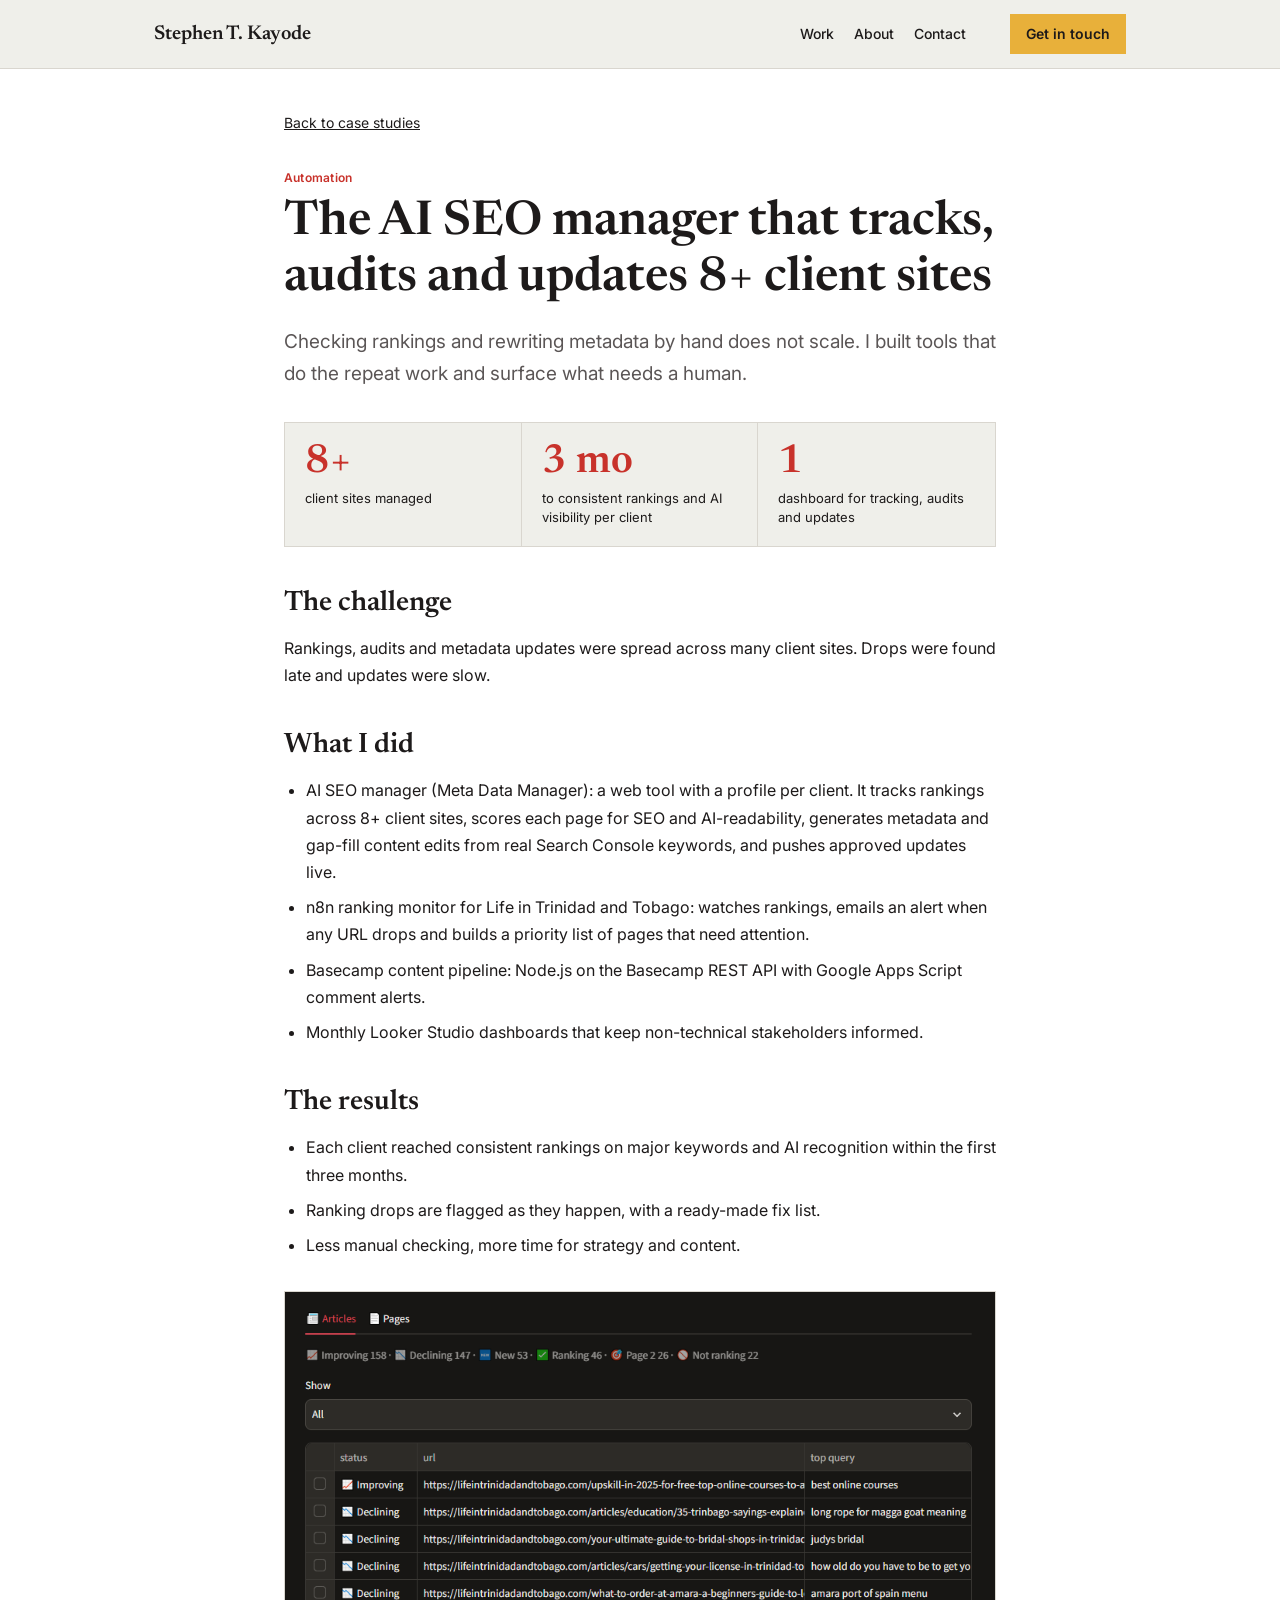
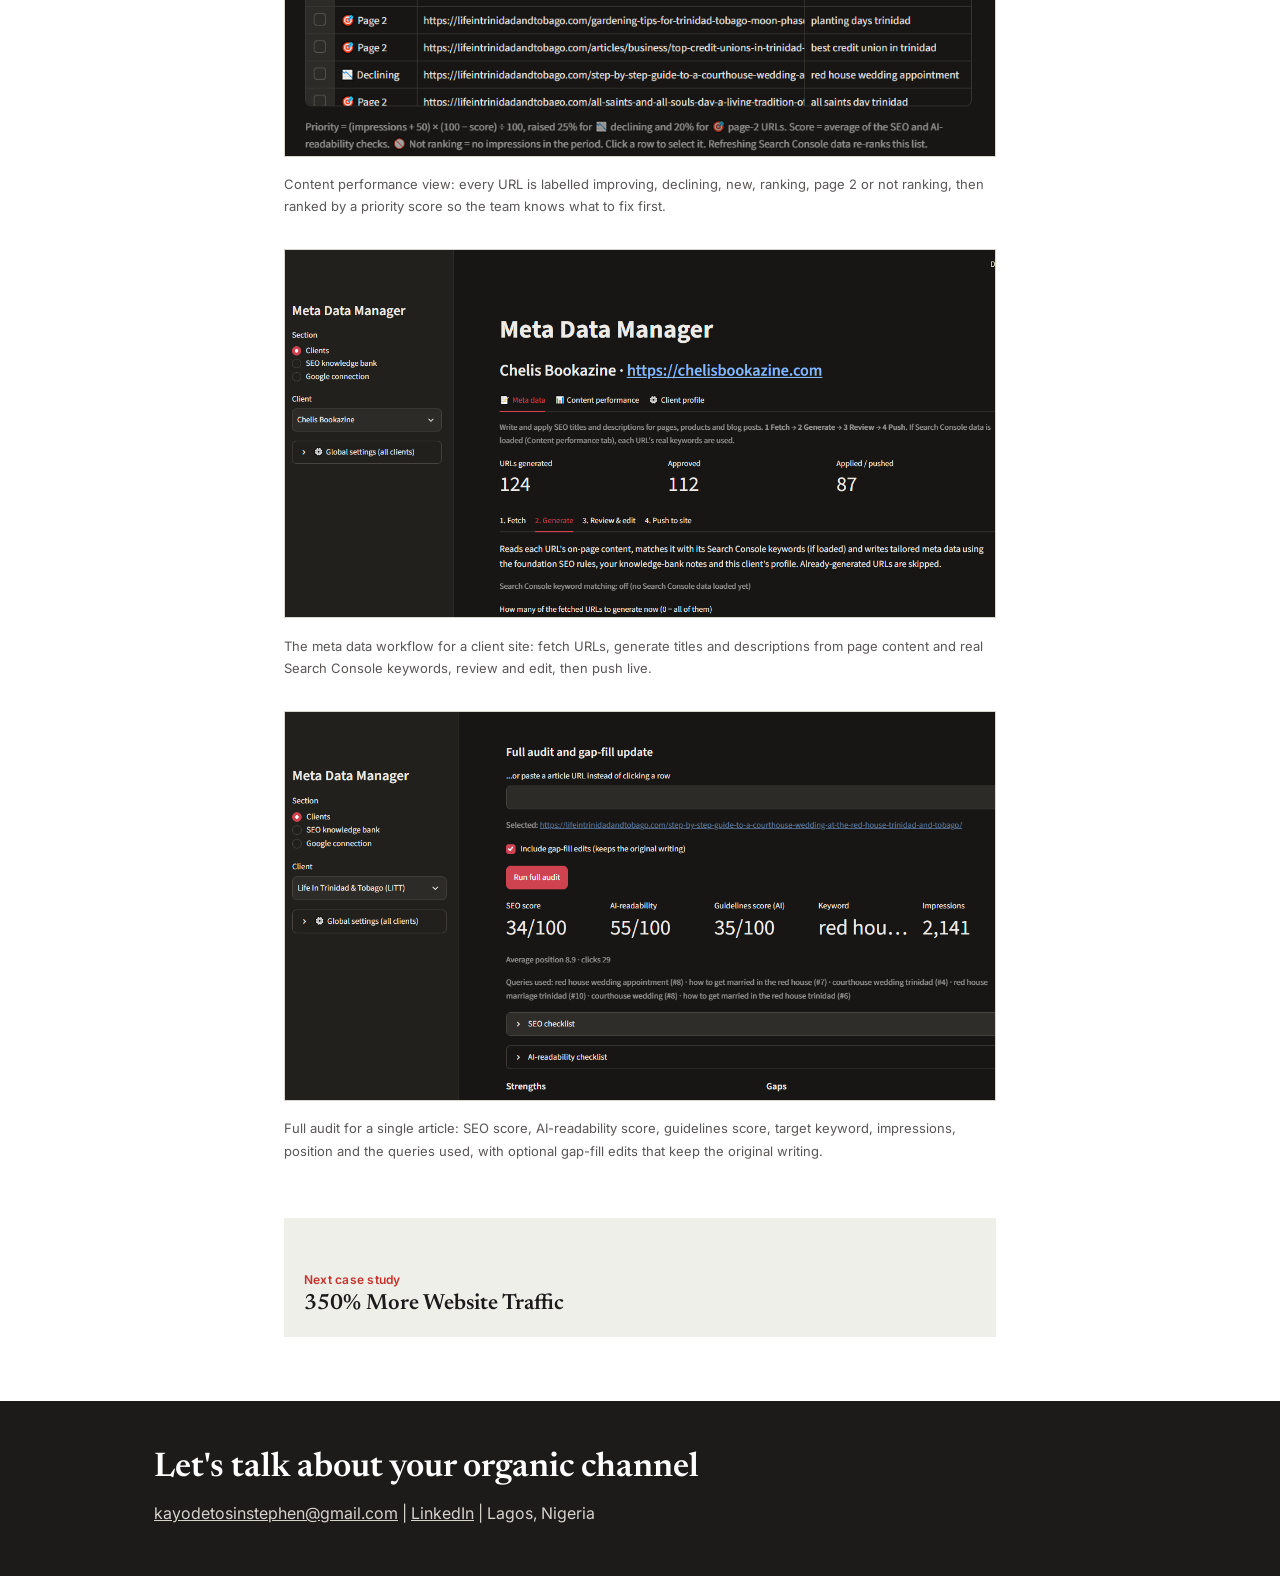
==== work/ai-seo-manager.html @ 382fdbb1 "Add files via upload portfolio" ====
<!DOCTYPE html><html lang="en"><head><meta charset="utf-8"><meta name="viewport" content="width=device-width, initial-scale=1"><title>AI SEO Manager case study | Stephen T. Kayode</title><meta name="description" content="The AI SEO manager that tracks, audits and updates 8+ client sites"><link href="https://fonts.googleapis.com/css2?family=Newsreader:opsz,wght@6..72,400;6..72,600&family=Inter:wght@400;500;600&display=swap" rel="stylesheet"><style>:root{--ink:#1D1A1A;--mute:#5B5656;--band:#EFEFEA;--line:#D9D6CF;--gold:#E8B03A;--red:#C8322B}
*{box-sizing:border-box}html{scroll-behavior:smooth}
body{margin:0;color:var(--ink);background:#fff;font:400 16px/1.7 Inter,system-ui,sans-serif}
h1,h2,h3{font-family:Newsreader,Georgia,serif;font-weight:600;line-height:1.15;margin:0}
a{color:inherit}a:focus-visible,select:focus-visible{outline:3px solid var(--red);outline-offset:3px}
.w{max-width:1020px;margin:0 auto;padding:0 24px}
header{border-bottom:1px solid var(--line);background:var(--band)}
header .w{display:flex;align-items:center;gap:24px;padding-top:14px;padding-bottom:14px;flex-wrap:wrap}
.b{font:600 20px Newsreader,serif;text-decoration:none;margin-right:auto}
nav a{margin-right:20px;text-decoration:none;font-size:14px;font-weight:500}
.cta{background:var(--gold);padding:8px 16px;text-decoration:none;font-weight:600;font-size:14px}
small{display:block;font-size:12px;color:var(--red);font-weight:600;letter-spacing:.02em}
.hero{padding:72px 24px 56px}.hero h1{font-size:clamp(36px,6vw,60px);max-width:14em;margin:12px 0 20px}
.hero p{max-width:36em;color:var(--mute);font-size:18px}
.badges{display:flex;flex-wrap:wrap;gap:16px;margin-top:32px}
.badges span{width:104px;height:104px;border:2px solid var(--gold);border-radius:50%;display:grid;place-content:center;text-align:center;font-size:12px;line-height:1.3}
.badges b{font:600 26px Newsreader,serif;display:block}
section{padding:56px 0}.band{background:var(--band)}
h2{font-size:clamp(26px,3.6vw,34px);margin:0 0 24px}
.grid{display:grid;grid-template-columns:repeat(auto-fill,minmax(220px,1fr));gap:24px}
.card{text-decoration:none}
.tile{aspect-ratio:1;background:var(--c) repeating-radial-gradient(circle at 50% 50%,rgba(255,255,255,.09) 0 2px,transparent 2px 22px);color:#fff;display:grid;place-items:center;text-align:center;padding:16px;font:600 26px/1.15 Newsreader,serif;margin-bottom:12px}
.card small{color:var(--mute);font-weight:500}.card strong{display:block;font-size:15px;line-height:1.35;margin-top:2px}
.card:hover strong{text-decoration:underline}
label{font-size:14px;display:block;margin-bottom:24px}select{font:inherit;padding:6px 10px;margin-left:8px;border:1px solid var(--ink);background:#fff}
.two{display:grid;grid-template-columns:2fr 1fr;gap:48px}.two p{margin:0 0 16px}.two h3{font-size:20px;margin-bottom:8px}
.art{padding-top:40px;padding-bottom:64px;max-width:760px}
.back{font-size:14px}.art small{margin-top:32px;color:var(--red)}
.art h1{font-size:clamp(32px,5vw,48px);margin:8px 0 16px}.lead{font-size:19px;color:var(--mute)}
.art h2{margin:40px 0 12px;font-size:28px}.art ul,.art ol{padding-left:22px}.art li{margin-bottom:8px}
.stats{display:grid;grid-template-columns:repeat(auto-fit,minmax(150px,1fr));gap:0;margin:32px 0;border:1px solid var(--line);background:var(--band)}
.stats div{padding:20px;border-right:1px solid var(--line)}.stats div:last-child{border:0}
.stats b{display:block;font:600 40px/1 Newsreader,serif;color:var(--red);margin-bottom:6px}.stats span{font-size:13px;line-height:1.4;display:block}
.note{font-size:14px;color:var(--mute);border-left:3px solid var(--gold);padding-left:12px}
figure{margin:32px 0}figure img{width:100%;height:auto;border:1px solid var(--line)}figcaption{font-size:13px;color:var(--mute);margin-top:8px}
.next{display:block;margin-top:56px;padding:20px;background:var(--band);text-decoration:none}.next strong{font:600 22px Newsreader,serif}
footer{background:var(--ink);color:#fff;padding:48px 0}footer h2{margin-bottom:12px}footer p{margin:0;color:#D6D2CC}
@media(max-width:720px){.two{grid-template-columns:1fr;gap:24px}.stats div{border-right:0;border-bottom:1px solid var(--line)}}
@media(prefers-reduced-motion:reduce){html{scroll-behavior:auto}}
</style></head><body><header><div class="w"><a class="b" href="../index.html">Stephen T. Kayode</a><nav><a href="../index.html#work">Work</a><a href="../index.html#about">About</a><a href="#contact">Contact</a></nav><a class="cta" href="mailto:kayodetosinstephen@gmail.com">Get in touch</a></div></header><main><div class="w art"><a class="back" href="../index.html#work">Back to case studies</a><small>Automation</small><h1>The AI SEO manager that tracks, audits and updates 8+ client sites</h1><p class="lead">Checking rankings and rewriting metadata by hand does not scale. I built tools that do the repeat work and surface what needs a human.</p><div class="stats"><div><b>8+</b><span>client sites managed</span></div><div><b>3 mo</b><span>to consistent rankings and AI visibility per client</span></div><div><b>1</b><span>dashboard for tracking, audits and updates</span></div></div><h2>The challenge</h2><p>Rankings, audits and metadata updates were spread across many client sites. Drops were found late and updates were slow.</p><h2>What I did</h2><ul><li>AI SEO manager (Meta Data Manager): a web tool with a profile per client. It tracks rankings across 8+ client sites, scores each page for SEO and AI-readability, generates metadata and gap-fill content edits from real Search Console keywords, and pushes approved updates live.</li><li>n8n ranking monitor for Life in Trinidad and Tobago: watches rankings, emails an alert when any URL drops and builds a priority list of pages that need attention.</li><li>Basecamp content pipeline: Node.js on the Basecamp REST API with Google Apps Script comment alerts.</li><li>Monthly Looker Studio dashboards that keep non-technical stakeholders informed.</li></ul><h2>The results</h2><ul><li>Each client reached consistent rankings on major keywords and AI recognition within the first three months.</li><li>Ranking drops are flagged as they happen, with a ready-made fix list.</li><li>Less manual checking, more time for strategy and content.</li></ul><figure><img src="../img/ai-seo-manager-1.png" alt="Content performance list ranking URLs by priority with status labels" loading="lazy" onerror="this.closest('figure').remove()"><figcaption>Content performance view: every URL is labelled improving, declining, new, ranking, page 2 or not ranking, then ranked by a priority score so the team knows what to fix first.</figcaption></figure><figure><img src="../img/ai-seo-manager-2.png" alt="Four-step meta data workflow: fetch, generate, review and edit, push to site" loading="lazy" onerror="this.closest('figure').remove()"><figcaption>The meta data workflow for a client site: fetch URLs, generate titles and descriptions from page content and real Search Console keywords, review and edit, then push live.</figcaption></figure><figure><img src="../img/ai-seo-manager-3.png" alt="Full audit screen showing SEO score, AI-readability score and keyword data for an article" loading="lazy" onerror="this.closest('figure').remove()"><figcaption>Full audit for a single article: SEO score, AI-readability score, guidelines score, target keyword, impressions, position and the queries used, with optional gap-fill edits that keep the original writing.</figcaption></figure><a class="next" href="paradox-studios.html"><small>Next case study</small><strong>350% More Website Traffic</strong></a></div></main><footer id="contact"><div class="w"><h2>Let's talk about your organic channel</h2><p><a href="mailto:kayodetosinstephen@gmail.com">kayodetosinstephen@gmail.com</a> | <a href="https://www.linkedin.com/in/kayode-tosin-661a2880/">LinkedIn</a> | Lagos, Nigeria</p></div></footer></body></html>
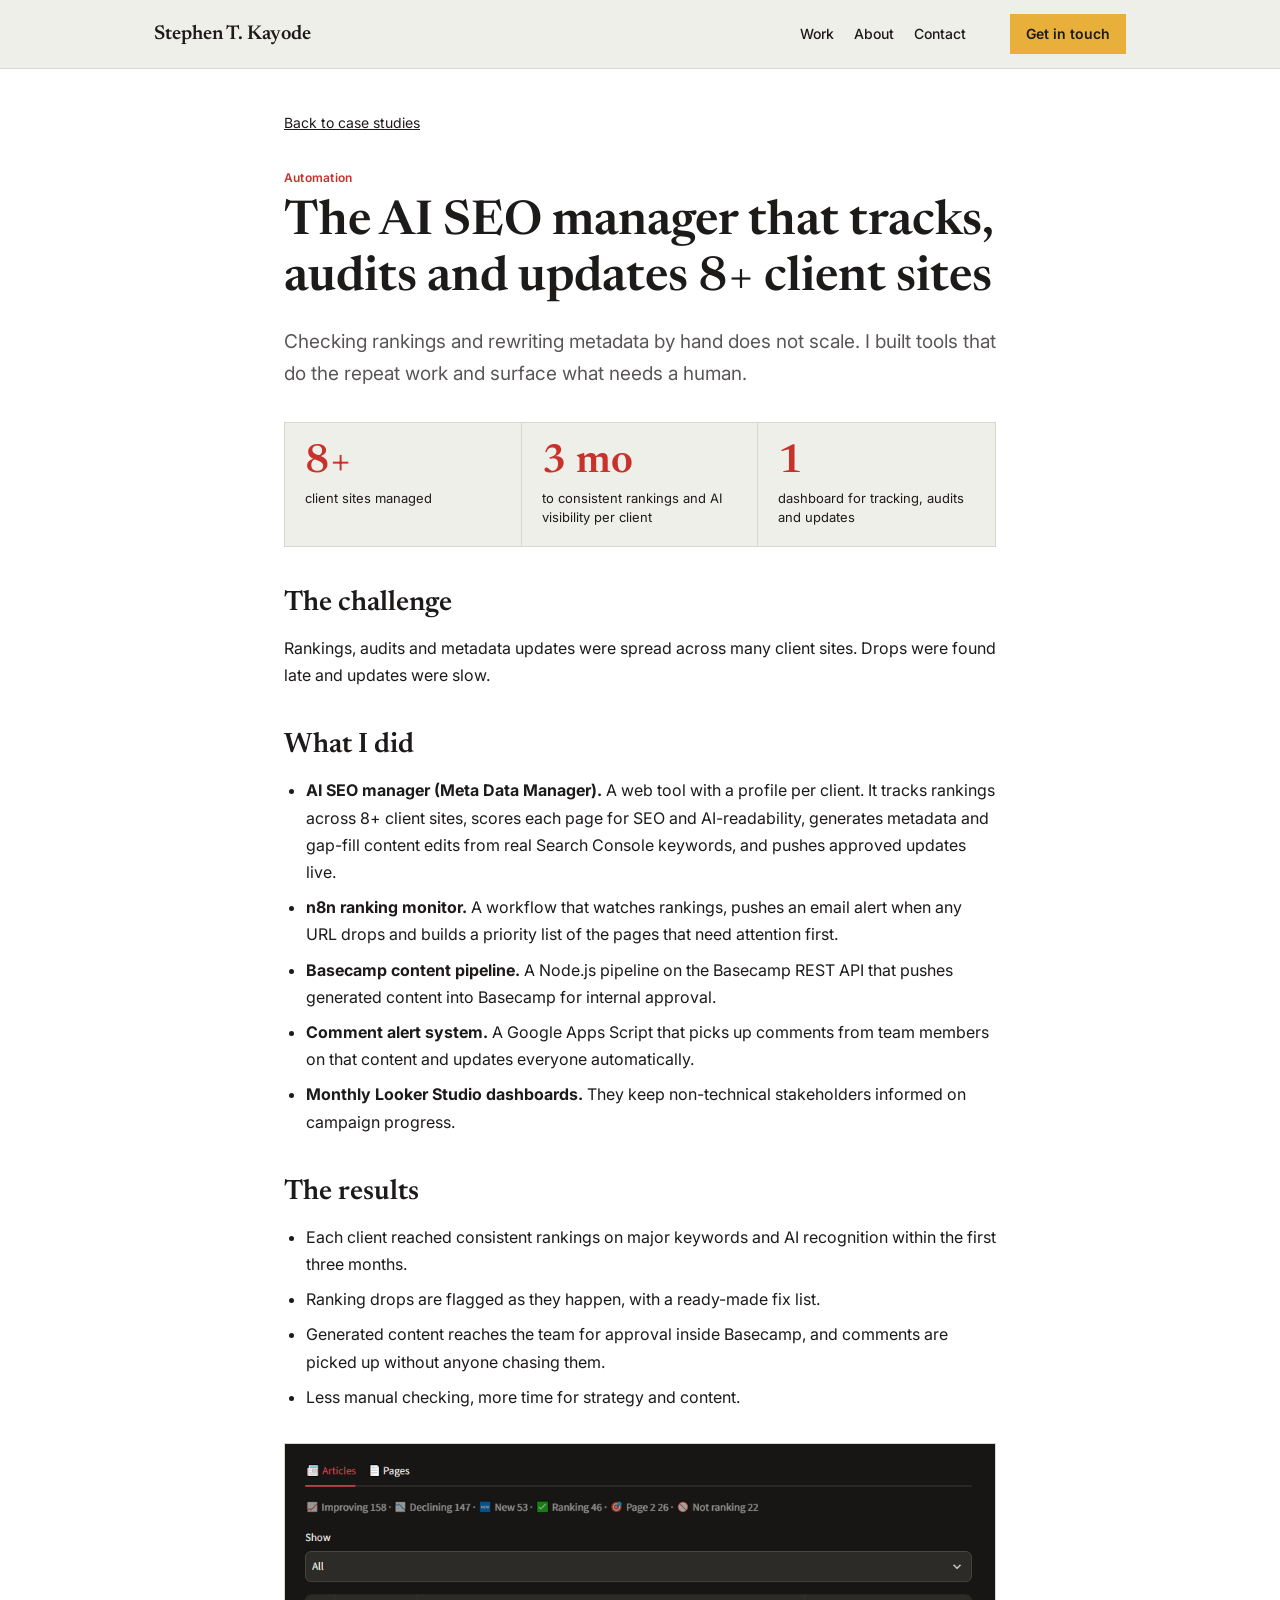
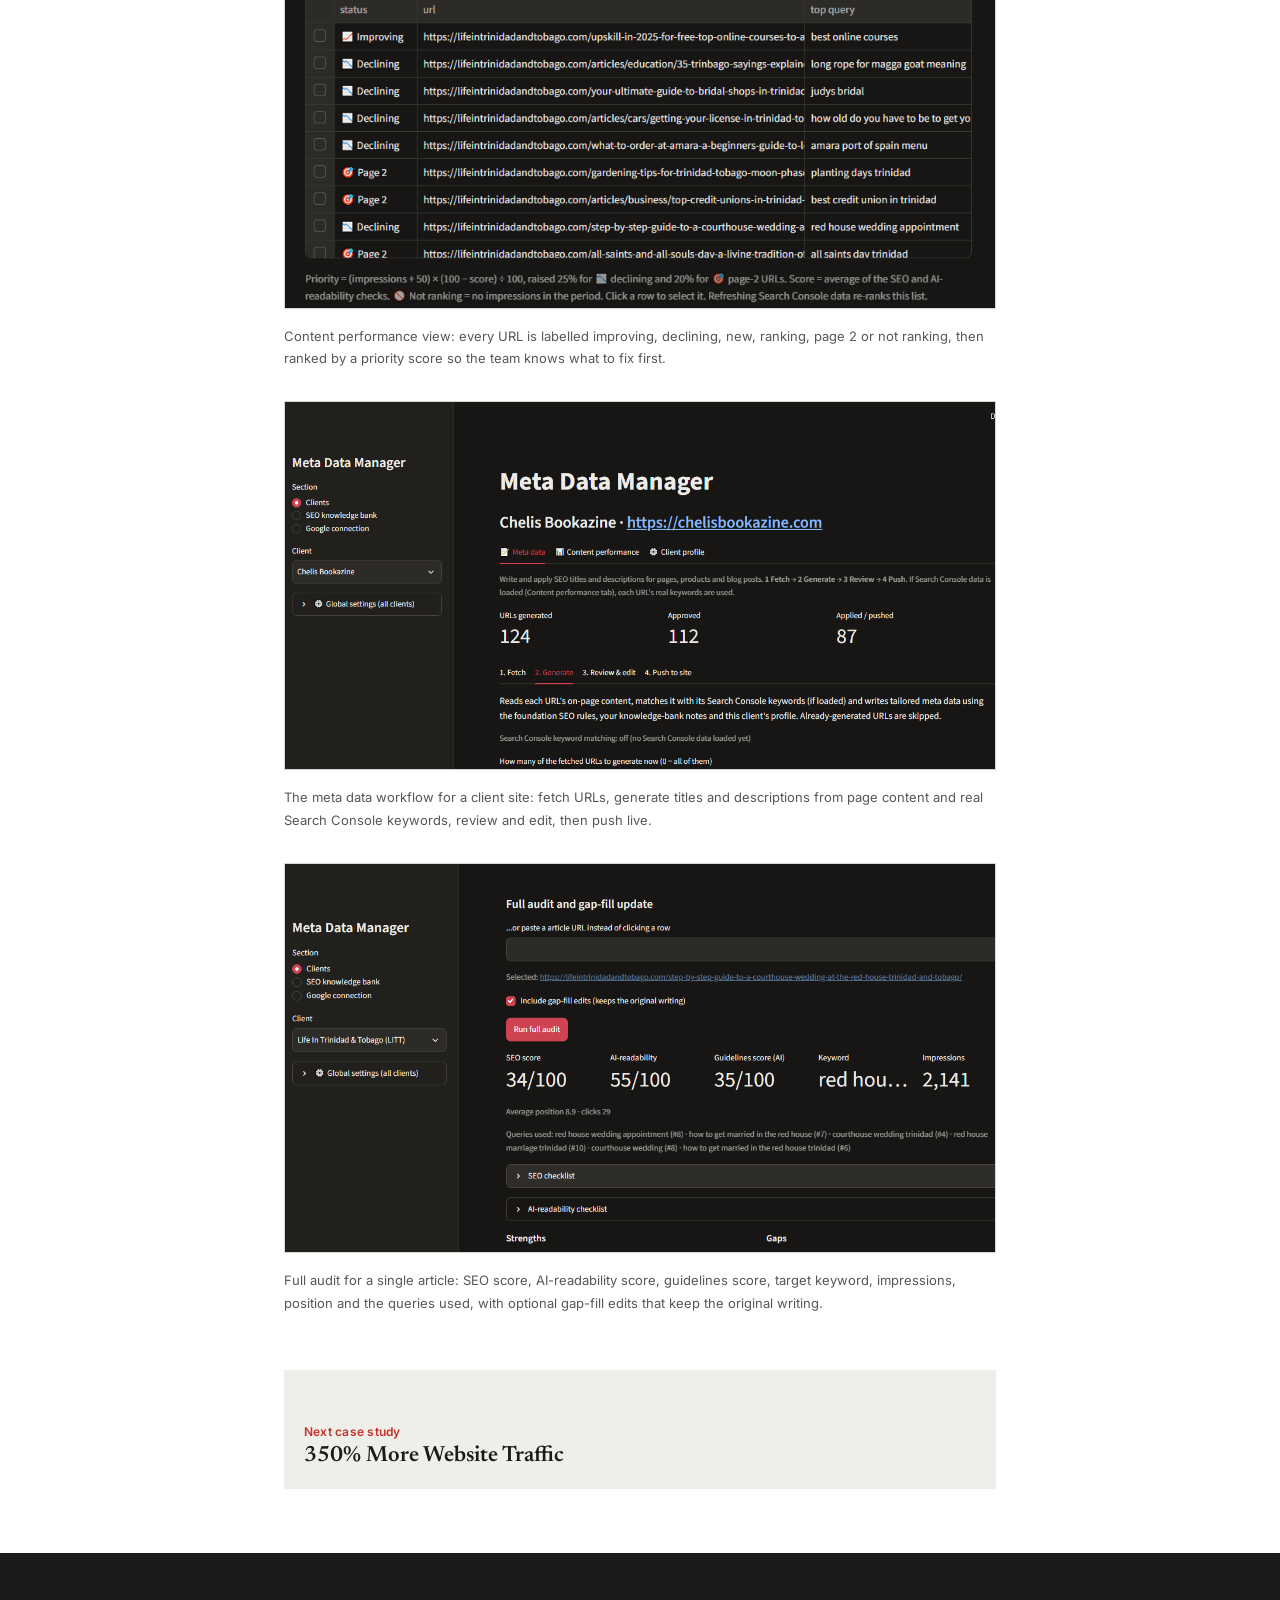
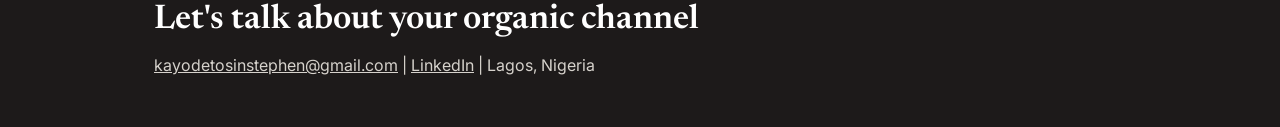
==== commit 2727351a: "Add files via upload" ====
--- a/work/ai-seo-manager.html
+++ b/work/ai-seo-manager.html
@@ -37,4 +37,4 @@
 footer{background:var(--ink);color:#fff;padding:48px 0}footer h2{margin-bottom:12px}footer p{margin:0;color:#D6D2CC}
 @media(max-width:720px){.two{grid-template-columns:1fr;gap:24px}.stats div{border-right:0;border-bottom:1px solid var(--line)}}
 @media(prefers-reduced-motion:reduce){html{scroll-behavior:auto}}
-</style></head><body><header><div class="w"><a class="b" href="../index.html">Stephen T. Kayode</a><nav><a href="../index.html#work">Work</a><a href="../index.html#about">About</a><a href="#contact">Contact</a></nav><a class="cta" href="mailto:kayodetosinstephen@gmail.com">Get in touch</a></div></header><main><div class="w art"><a class="back" href="../index.html#work">Back to case studies</a><small>Automation</small><h1>The AI SEO manager that tracks, audits and updates 8+ client sites</h1><p class="lead">Checking rankings and rewriting metadata by hand does not scale. I built tools that do the repeat work and surface what needs a human.</p><div class="stats"><div><b>8+</b><span>client sites managed</span></div><div><b>3 mo</b><span>to consistent rankings and AI visibility per client</span></div><div><b>1</b><span>dashboard for tracking, audits and updates</span></div></div><h2>The challenge</h2><p>Rankings, audits and metadata updates were spread across many client sites. Drops were found late and updates were slow.</p><h2>What I did</h2><ul><li>AI SEO manager (Meta Data Manager): a web tool with a profile per client. It tracks rankings across 8+ client sites, scores each page for SEO and AI-readability, generates metadata and gap-fill content edits from real Search Console keywords, and pushes approved updates live.</li><li>n8n ranking monitor for Life in Trinidad and Tobago: watches rankings, emails an alert when any URL drops and builds a priority list of pages that need attention.</li><li>Basecamp content pipeline: Node.js on the Basecamp REST API with Google Apps Script comment alerts.</li><li>Monthly Looker Studio dashboards that keep non-technical stakeholders informed.</li></ul><h2>The results</h2><ul><li>Each client reached consistent rankings on major keywords and AI recognition within the first three months.</li><li>Ranking drops are flagged as they happen, with a ready-made fix list.</li><li>Less manual checking, more time for strategy and content.</li></ul><figure><img src="../img/ai-seo-manager-1.png" alt="Content performance list ranking URLs by priority with status labels" loading="lazy" onerror="this.closest('figure').remove()"><figcaption>Content performance view: every URL is labelled improving, declining, new, ranking, page 2 or not ranking, then ranked by a priority score so the team knows what to fix first.</figcaption></figure><figure><img src="../img/ai-seo-manager-2.png" alt="Four-step meta data workflow: fetch, generate, review and edit, push to site" loading="lazy" onerror="this.closest('figure').remove()"><figcaption>The meta data workflow for a client site: fetch URLs, generate titles and descriptions from page content and real Search Console keywords, review and edit, then push live.</figcaption></figure><figure><img src="../img/ai-seo-manager-3.png" alt="Full audit screen showing SEO score, AI-readability score and keyword data for an article" loading="lazy" onerror="this.closest('figure').remove()"><figcaption>Full audit for a single article: SEO score, AI-readability score, guidelines score, target keyword, impressions, position and the queries used, with optional gap-fill edits that keep the original writing.</figcaption></figure><a class="next" href="paradox-studios.html"><small>Next case study</small><strong>350% More Website Traffic</strong></a></div></main><footer id="contact"><div class="w"><h2>Let's talk about your organic channel</h2><p><a href="mailto:kayodetosinstephen@gmail.com">kayodetosinstephen@gmail.com</a> | <a href="https://www.linkedin.com/in/kayode-tosin-661a2880/">LinkedIn</a> | Lagos, Nigeria</p></div></footer></body></html>+</style></head><body><header><div class="w"><a class="b" href="../index.html">Stephen T. Kayode</a><nav><a href="../index.html#work">Work</a><a href="../index.html#about">About</a><a href="#contact">Contact</a></nav><a class="cta" href="mailto:kayodetosinstephen@gmail.com">Get in touch</a></div></header><main><div class="w art"><a class="back" href="../index.html#work">Back to case studies</a><small>Automation</small><h1>The AI SEO manager that tracks, audits and updates 8+ client sites</h1><p class="lead">Checking rankings and rewriting metadata by hand does not scale. I built tools that do the repeat work and surface what needs a human.</p><div class="stats"><div><b>8+</b><span>client sites managed</span></div><div><b>3 mo</b><span>to consistent rankings and AI visibility per client</span></div><div><b>1</b><span>dashboard for tracking, audits and updates</span></div></div><h2>The challenge</h2><p>Rankings, audits and metadata updates were spread across many client sites. Drops were found late and updates were slow.</p><h2>What I did</h2><ul><li><b>AI SEO manager (Meta Data Manager).</b> A web tool with a profile per client. It tracks rankings across 8+ client sites, scores each page for SEO and AI-readability, generates metadata and gap-fill content edits from real Search Console keywords, and pushes approved updates live.</li><li><b>n8n ranking monitor.</b> A workflow that watches rankings, pushes an email alert when any URL drops and builds a priority list of the pages that need attention first.</li><li><b>Basecamp content pipeline.</b> A Node.js pipeline on the Basecamp REST API that pushes generated content into Basecamp for internal approval.</li><li><b>Comment alert system.</b> A Google Apps Script that picks up comments from team members on that content and updates everyone automatically.</li><li><b>Monthly Looker Studio dashboards.</b> They keep non-technical stakeholders informed on campaign progress.</li></ul><h2>The results</h2><ul><li>Each client reached consistent rankings on major keywords and AI recognition within the first three months.</li><li>Ranking drops are flagged as they happen, with a ready-made fix list.</li><li>Generated content reaches the team for approval inside Basecamp, and comments are picked up without anyone chasing them.</li><li>Less manual checking, more time for strategy and content.</li></ul><figure><img src="../img/ai-seo-manager-1.png" alt="Content performance list ranking URLs by priority with status labels" loading="lazy" onerror="this.closest('figure').remove()"><figcaption>Content performance view: every URL is labelled improving, declining, new, ranking, page 2 or not ranking, then ranked by a priority score so the team knows what to fix first.</figcaption></figure><figure><img src="../img/ai-seo-manager-2.png" alt="Four-step meta data workflow: fetch, generate, review and edit, push to site" loading="lazy" onerror="this.closest('figure').remove()"><figcaption>The meta data workflow for a client site: fetch URLs, generate titles and descriptions from page content and real Search Console keywords, review and edit, then push live.</figcaption></figure><figure><img src="../img/ai-seo-manager-3.png" alt="Full audit screen showing SEO score, AI-readability score and keyword data for an article" loading="lazy" onerror="this.closest('figure').remove()"><figcaption>Full audit for a single article: SEO score, AI-readability score, guidelines score, target keyword, impressions, position and the queries used, with optional gap-fill edits that keep the original writing.</figcaption></figure><a class="next" href="paradox-studios.html"><small>Next case study</small><strong>350% More Website Traffic</strong></a></div></main><footer id="contact"><div class="w"><h2>Let's talk about your organic channel</h2><p><a href="mailto:kayodetosinstephen@gmail.com">kayodetosinstephen@gmail.com</a> | <a href="https://www.linkedin.com/in/kayode-tosin-661a2880/">LinkedIn</a> | Lagos, Nigeria</p></div></footer></body></html>
